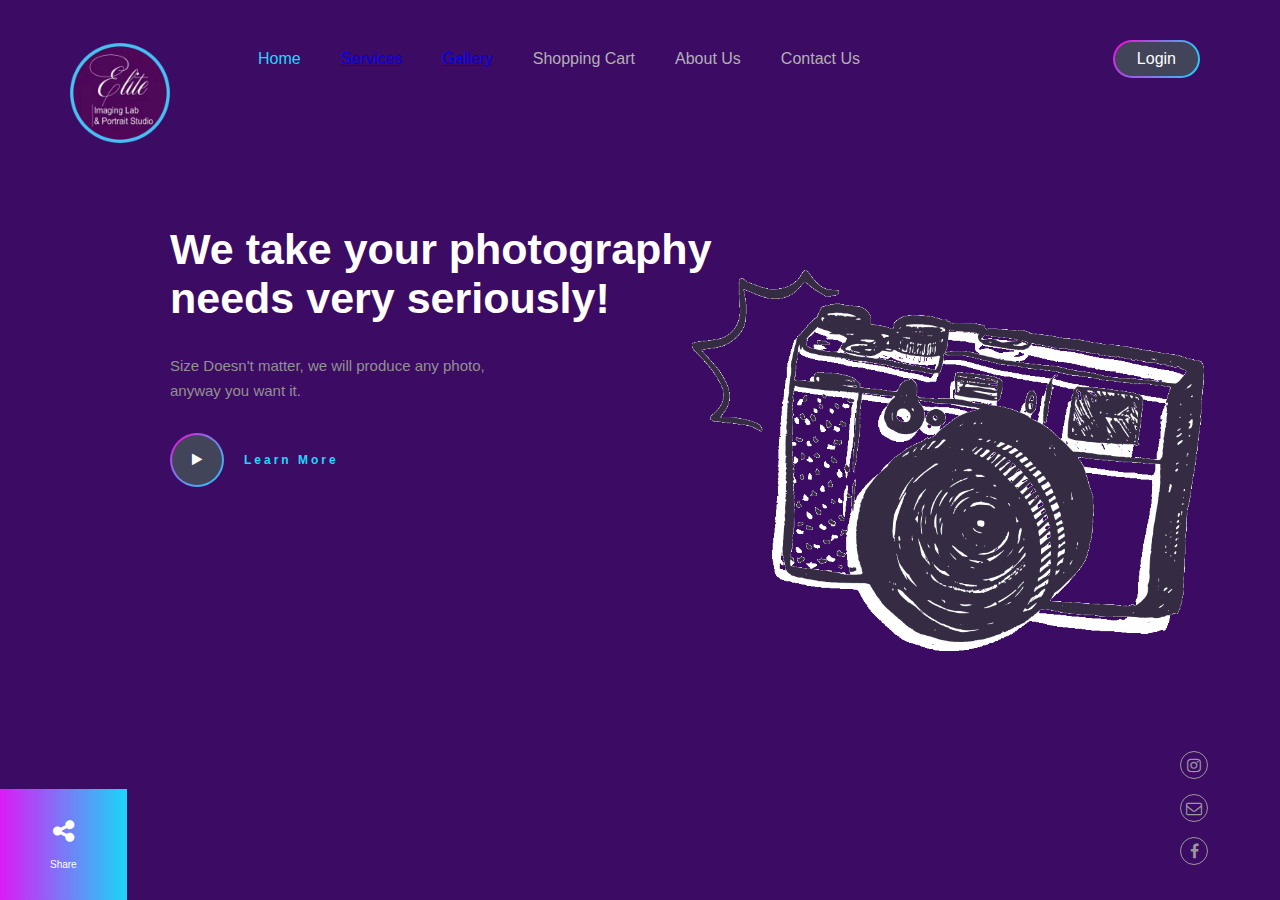
==== index.html @ e2d5c83d "Website Stuff" ====
<html>
<head>
    <title>Elite Imaging Lab and Photo Studio</title>
    <link rel="stylesheet" href="index.css">
    <link rel="stylesheet" href="https://stackpath.bootstrapcdn.com/font-awesome/4.7.0/css/font-awesome.min.css">

</head>
<body>
    <div class="container">
        <div class="menu">
            <ul>
                <li class="logo"><img src="eilapslogo.png"></li>
                <li class ="active">Home</li>
                <li><a href="Upload.html">Services</a></li>
                <li><a href="Gallery.html">Gallery</a></li>
                <li>Shopping Cart</li>
                <li>About Us</li>
                <li>Contact Us</li>
                <li><a href="#" class="lg-btn"><span>Login</span></a></li>
            </ul>
        </div>
        <div class="banner">
            <div class="app-text">
                <h1>We take your photography<br>needs very seriously!</h1>
                <p>Size Doesn't matter, we will produce any photo,<br>anyway you want it.</p>
                <div class="p-btn">
                    <div class="p-btn-in"><i class="fa fa-play"></i></div>
                    <small><b>Learn More</b></small>
                </div>
            </div>
            <div class="app-pic">
                <img src="camera.gif">
            </div>
        </div>
        <div class="qlinks">
            <ul>
                <li><i class="fa fa-share-alt"></i><p>Share</p></li>
            </ul>
        </div>
        <div class="sicons">
            <ul>
                <li><a href="#"><i class="fa fa-instagram"></i></a></li>
                <li><a href="#"><i class="fa fa-envelope-o"></i></a></li>
                <li><a href="#"><i class="fa fa-facebook"></i></a></li>
            </ul>
        </div>
    </div>

</body>
</html>
---- index.css ----
*{
    margin: 0;
    padding: 0;
    font-family: sans-serif;
}

.container{
    width: 100%;
    height: 100%;
    background: #3c0b64;
}
.menu ul{
    display: inline-flex;
    margin: 50px;
}
.menu ul li{
    list-style: none;
    margin: 0 20px;
    color: #b2b1b1;
    cursor: pointer;
}
.logo img{
    width: 100px;
    margin-top: -7px;
    margin-right: 48px;
}
.active{
    color: #19dafa !important;
}
.lg-btn{
    top: 40px;
    right: 80px;
    position: absolute;
    text-decoration: none;
    color: #fff;
    border: 2px solid transparent;
    border-radius: 20px;
    background-image: linear-gradient(#42455a,#42455a),radial-gradient(circle at top left,#fd00da,#19d7f8);
    background-origin: border-box;
    background-clip: content-box,border-box;
}
.lg-btn span{
    display: block;
    padding: 8px 22px;
}
.banner{
    width: 80%;
    height: 70%;
    top: 25%;
    left: 130px;
    position: absolute;
    color: #fff;
}
.app-text{
    width: 50%;
    float: left;
}
.app-text h1{
    font-size: 43px;
    width: 640px;
    position: relative;
    margin-left: 40px;
}
.app-text p{
    width: 650px;
    font-size: 15px;
    margin: 30px 0 30px 40px;
    line-height: 25px;
    color: #919191;
}
.app-pic{
    width: 50%;
    float: right;
}
.app-pic img{
    width: 100%;
    margin-top: -20px;
    padding-left: 50px;
}
.p-btn{
    margin-left: 40px;
    display: inline-flex;
}
.p-btn-in{
    height: 50px;
    width: 50px;
    border: 2px solid transparent;
    border-radius: 50%;
    background-image: linear-gradient(#42455a,#42455a),radial-gradient(circle at top left,#fd00da,#19d7f8);
    background-origin: border-box;
    background-clip: content-box,border-box;
    text-align: center;
}
.p-btn-in .fa{
    padding: 18px 0;
    font-size: 13px;
    cursor: pointer;
}
small{
    margin: auto 20px;
    cursor: pointer;
    font-size: 12px;
    color: #19dafa;
    letter-spacing: 3px;
}
.qlinks{
    left: 0;
    bottom: 0;
    position: absolute;
    background: linear-gradient(to right, #db1bf6,#19d7f8);
}
.qlinks ul{
    display: inline-flex;
    margin: 30px auto;
    text-align: center;

}
.qlinks ul li{
    list-style: none;
    margin: 0 50px;
    cursor: pointer;
}
.qlinks ul li .fa{
    font-size: 25px;
    color: #fff;
}
.qlinks ul li p{
    margin-top: 15px;
    font-size: 10px;
    color: #fff;
}
.sicons{
    right: 72px;
    bottom: 35px;
    position: absolute;
}
.sicons ul li{
    list-style: none;
    margin-top: 15px;
    text-align: center;
}
.sicons ul li a{
    color: #999;
    border-radius: 50%;
    border: 1px solid #999;
    padding: 5px;
    display: block;
}
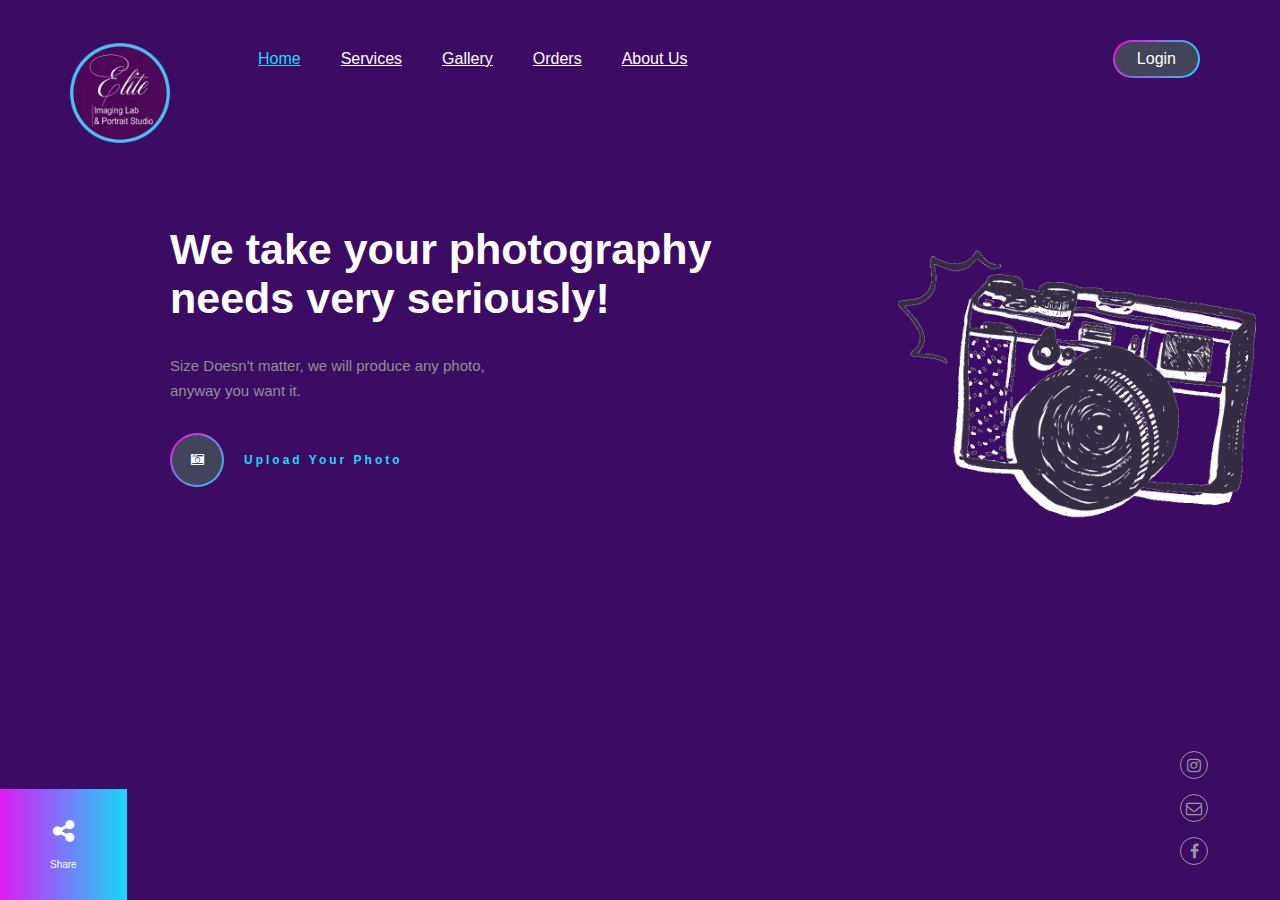
==== commit f8443175: "This is the current website" ====
--- a/index.html
+++ b/index.html
@@ -1,50 +1,49 @@
-<html>
-<head>
-    <title>Elite Imaging Lab and Photo Studio</title>
-    <link rel="stylesheet" href="index.css">
-    <link rel="stylesheet" href="https://stackpath.bootstrapcdn.com/font-awesome/4.7.0/css/font-awesome.min.css">
-
-</head>
-<body>
-    <div class="container">
-        <div class="menu">
-            <ul>
-                <li class="logo"><img src="eilapslogo.png"></li>
-                <li class ="active">Home</li>
-                <li><a href="Upload.html">Services</a></li>
-                <li><a href="Gallery.html">Gallery</a></li>
-                <li>Shopping Cart</li>
-                <li>About Us</li>
-                <li>Contact Us</li>
-                <li><a href="#" class="lg-btn"><span>Login</span></a></li>
-            </ul>
-        </div>
-        <div class="banner">
-            <div class="app-text">
-                <h1>We take your photography<br>needs very seriously!</h1>
-                <p>Size Doesn't matter, we will produce any photo,<br>anyway you want it.</p>
-                <div class="p-btn">
-                    <div class="p-btn-in"><i class="fa fa-play"></i></div>
-                    <small><b>Learn More</b></small>
-                </div>
-            </div>
-            <div class="app-pic">
-                <img src="camera.gif">
-            </div>
-        </div>
-        <div class="qlinks">
-            <ul>
-                <li><i class="fa fa-share-alt"></i><p>Share</p></li>
-            </ul>
-        </div>
-        <div class="sicons">
-            <ul>
-                <li><a href="#"><i class="fa fa-instagram"></i></a></li>
-                <li><a href="#"><i class="fa fa-envelope-o"></i></a></li>
-                <li><a href="#"><i class="fa fa-facebook"></i></a></li>
-            </ul>
-        </div>
-    </div>
-
-</body>
+<html>
+<head>
+    <title>Elite Imaging Lab and Photo Studio</title>
+    <link rel="stylesheet" href="styles/index.css">
+    <link rel="stylesheet" href="https://stackpath.bootstrapcdn.com/font-awesome/4.7.0/css/font-awesome.min.css">
+
+</head>
+<body>
+    <div class="container">
+        <div class="menu">
+            <ul class="bannertxt">
+                <li class="logo"><img src="photos/eilapslogo.png"></li>
+                <li><a href="index.html" class ="active">Home</a></li>
+                <li><a href="Services.html">Services</a></li>
+                <li><a href="Gallery.html">Gallery</a></li>
+                <li><a href="Orders.html">Orders</a></li>
+                <li><a href="About.html">About Us</a></li>
+                <li><a href="#" class="lg-btn"><span>Login</span></a></li>
+            </ul>
+        </div>
+        <div class="banner">
+            <div class="app-text">
+                <h1>We take your photography<br>needs very seriously!</h1>
+                <p>Size Doesn't matter, we will produce any photo,<br>anyway you want it.</p>
+                <div class="p-btn">
+                    <div class="p-btn-in"><i class="fa fa-camera-retro"></i></div>
+                    <small><b>Upload Your Photo</b></small>
+                </div>
+            </div>
+            <div class="app-pic">
+                <img src="photos/camera.gif">
+            </div>
+        </div>
+        <div class="qlinks">
+            <ul>
+                <li><i class="fa fa-share-alt"></i><p>Share</p></li>
+            </ul>
+        </div>
+        <div class="sicons">
+            <ul>
+                <li><a href="https://www.instagram.com/elite_photos876/"><i class="fa fa-instagram"></i></a></li>
+                <li><a href="mailto:elitephotos876@gmail.com"><i class="fa fa-envelope-o"></i></a></li>
+                <li><a href="https://www.facebook.com/elitephotos876/"><i class="fa fa-facebook"></i></a></li>
+            </ul>
+        </div>
+    </div>
+
+</body>
 </html>--- a/styles/index.css
+++ b/styles/index.css
@@ -0,0 +1,151 @@
+*{
+    margin: 0;
+    padding: 0;
+    font-family: sans-serif;
+}
+
+.container{
+    width: 100%;
+    height: 100%;
+    background: #3c0b64;
+}
+.bannertxt li a{
+    color: white;
+}
+.menu ul{
+    display: inline-flex;
+    margin: 50px;
+}
+.menu ul li{
+    list-style: none;
+    margin: 0 20px;
+    /*color: #b2b1b1;*/
+    cursor: pointer;
+}
+.logo img{
+    width: 100px;
+    margin-top: -7px;
+    margin-right: 48px;
+}
+.active{
+    color: #19dafa !important;
+}
+.lg-btn{
+    top: 40px;
+    right: 80px;
+    position: absolute;
+    text-decoration: none;
+    color: #fff;
+    border: 2px solid transparent;
+    border-radius: 20px;
+    background-image: linear-gradient(#42455a,#42455a),radial-gradient(circle at top left,#fd00da,#19d7f8);
+    background-origin: border-box;
+    background-clip: content-box,border-box;
+}
+.lg-btn span{
+    display: block;
+    padding: 8px 22px;
+}
+.banner{
+    width: 80%;
+    height: 70%;
+    top: 25%;
+    left: 130px;
+    position: absolute;
+    color: #fff;
+}
+.app-text{
+    width: 50%;
+    float: left;
+}
+.app-text h1{
+    font-size: 43px;
+    width: 640px;
+    position: relative;
+    margin-left: 40px;
+}
+.app-text p{
+    width: 650px;
+    font-size: 15px;
+    margin: 30px 0 30px 40px;
+    line-height: 25px;
+    color: #919191;
+}
+.app-pic{
+    width: 50%;
+    float: right;
+}
+.app-pic img{
+    width: 70%;
+    margin-top: -20px;
+    padding-left: 50%;
+}
+.p-btn{
+    margin-left: 40px;
+    display: inline-flex;
+}
+.p-btn-in{
+    height: 50px;
+    width: 50px;
+    border: 2px solid transparent;
+    border-radius: 50%;
+    background-image: linear-gradient(#42455a,#42455a),radial-gradient(circle at top left,#fd00da,#19d7f8);
+    background-origin: border-box;
+    background-clip: content-box,border-box;
+    text-align: center;
+}
+.p-btn-in .fa{
+    padding: 18px 0;
+    font-size: 13px;
+    cursor: pointer;
+}
+small{
+    margin: auto 20px;
+    cursor: pointer;
+    font-size: 12px;
+    color: #19dafa;
+    letter-spacing: 3px;
+}
+.qlinks{
+    left: 0;
+    bottom: 0;
+    position: absolute;
+    background: linear-gradient(to right, #db1bf6,#19d7f8);
+}
+.qlinks ul{
+    display: inline-flex;
+    margin: 30px auto;
+    text-align: center;
+
+}
+.qlinks ul li{
+    list-style: none;
+    margin: 0 50px;
+    cursor: pointer;
+}
+.qlinks ul li .fa{
+    font-size: 25px;
+    color: #fff;
+}
+.qlinks ul li p{
+    margin-top: 15px;
+    font-size: 10px;
+    color: #fff;
+}
+.sicons{
+    right: 72px;
+    bottom: 35px;
+    position: absolute;
+}
+.sicons ul li{
+    list-style: none;
+    margin-top: 15px;
+    text-align: center;
+}
+.sicons ul li a{
+    color: #999;
+    border-radius: 50%;
+    border: 1px solid #999;
+    padding: 5px;
+    display: block;
+}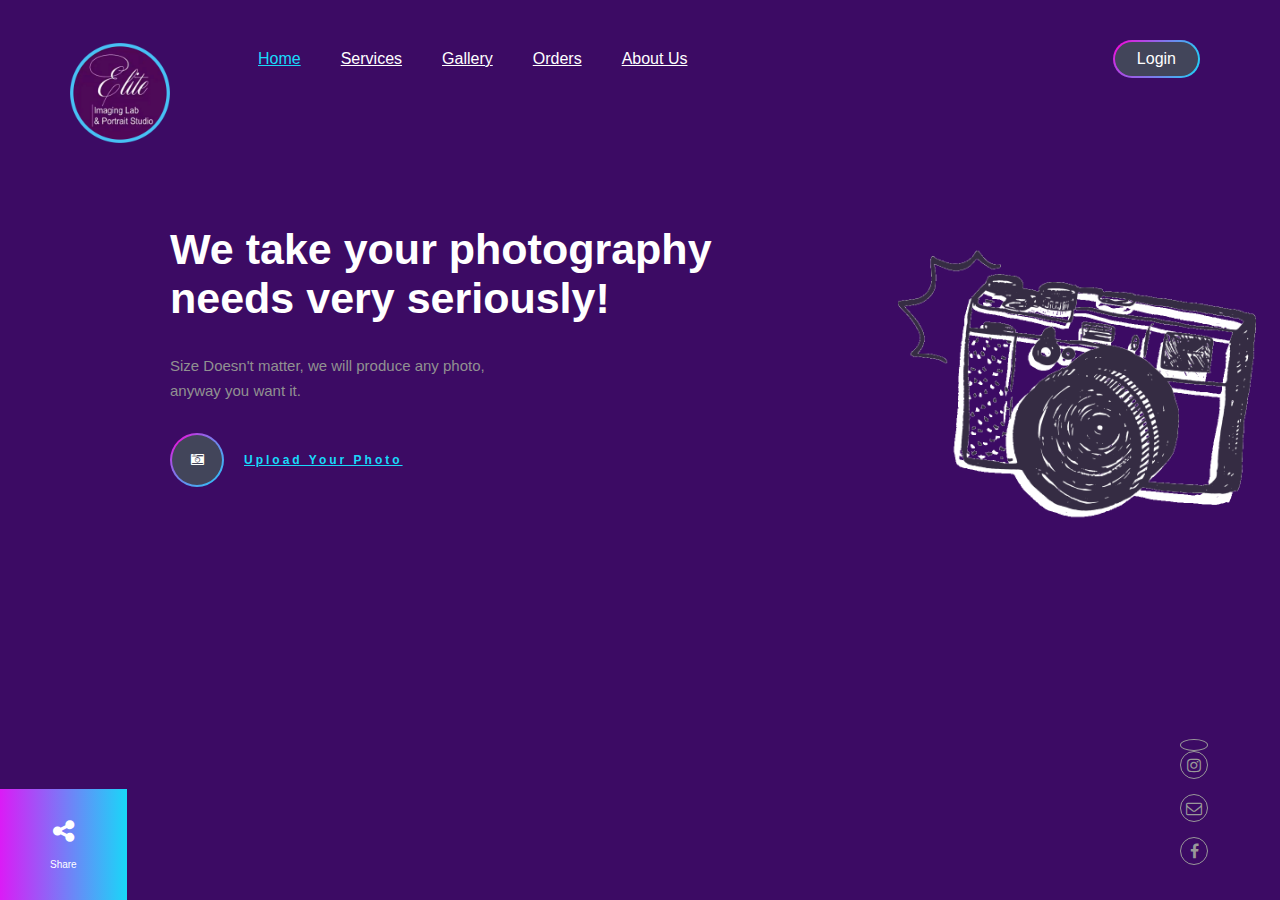
==== commit 44899769: "updated orders" ====
--- a/index.html
+++ b/index.html
@@ -23,8 +23,8 @@
                 <h1>We take your photography<br>needs very seriously!</h1>
                 <p>Size Doesn't matter, we will produce any photo,<br>anyway you want it.</p>
                 <div class="p-btn">
-                    <div class="p-btn-in"><i class="fa fa-camera-retro"></i></div>
-                    <small><b>Upload Your Photo</b></small>
+                    <div  class="p-btn-in"><i class="fa fa-camera-retro"></i></div>
+                    <small><a href="Upload.html"> <b>Upload Your Photo</b><a/></small>
                 </div>
             </div>
             <div class="app-pic">
--- a/styles/index.css
+++ b/styles/index.css
@@ -2,6 +2,9 @@
     margin: 0;
     padding: 0;
     font-family: sans-serif;
+}
+a{
+    color:#19dafa;
 }
 
 .container{
